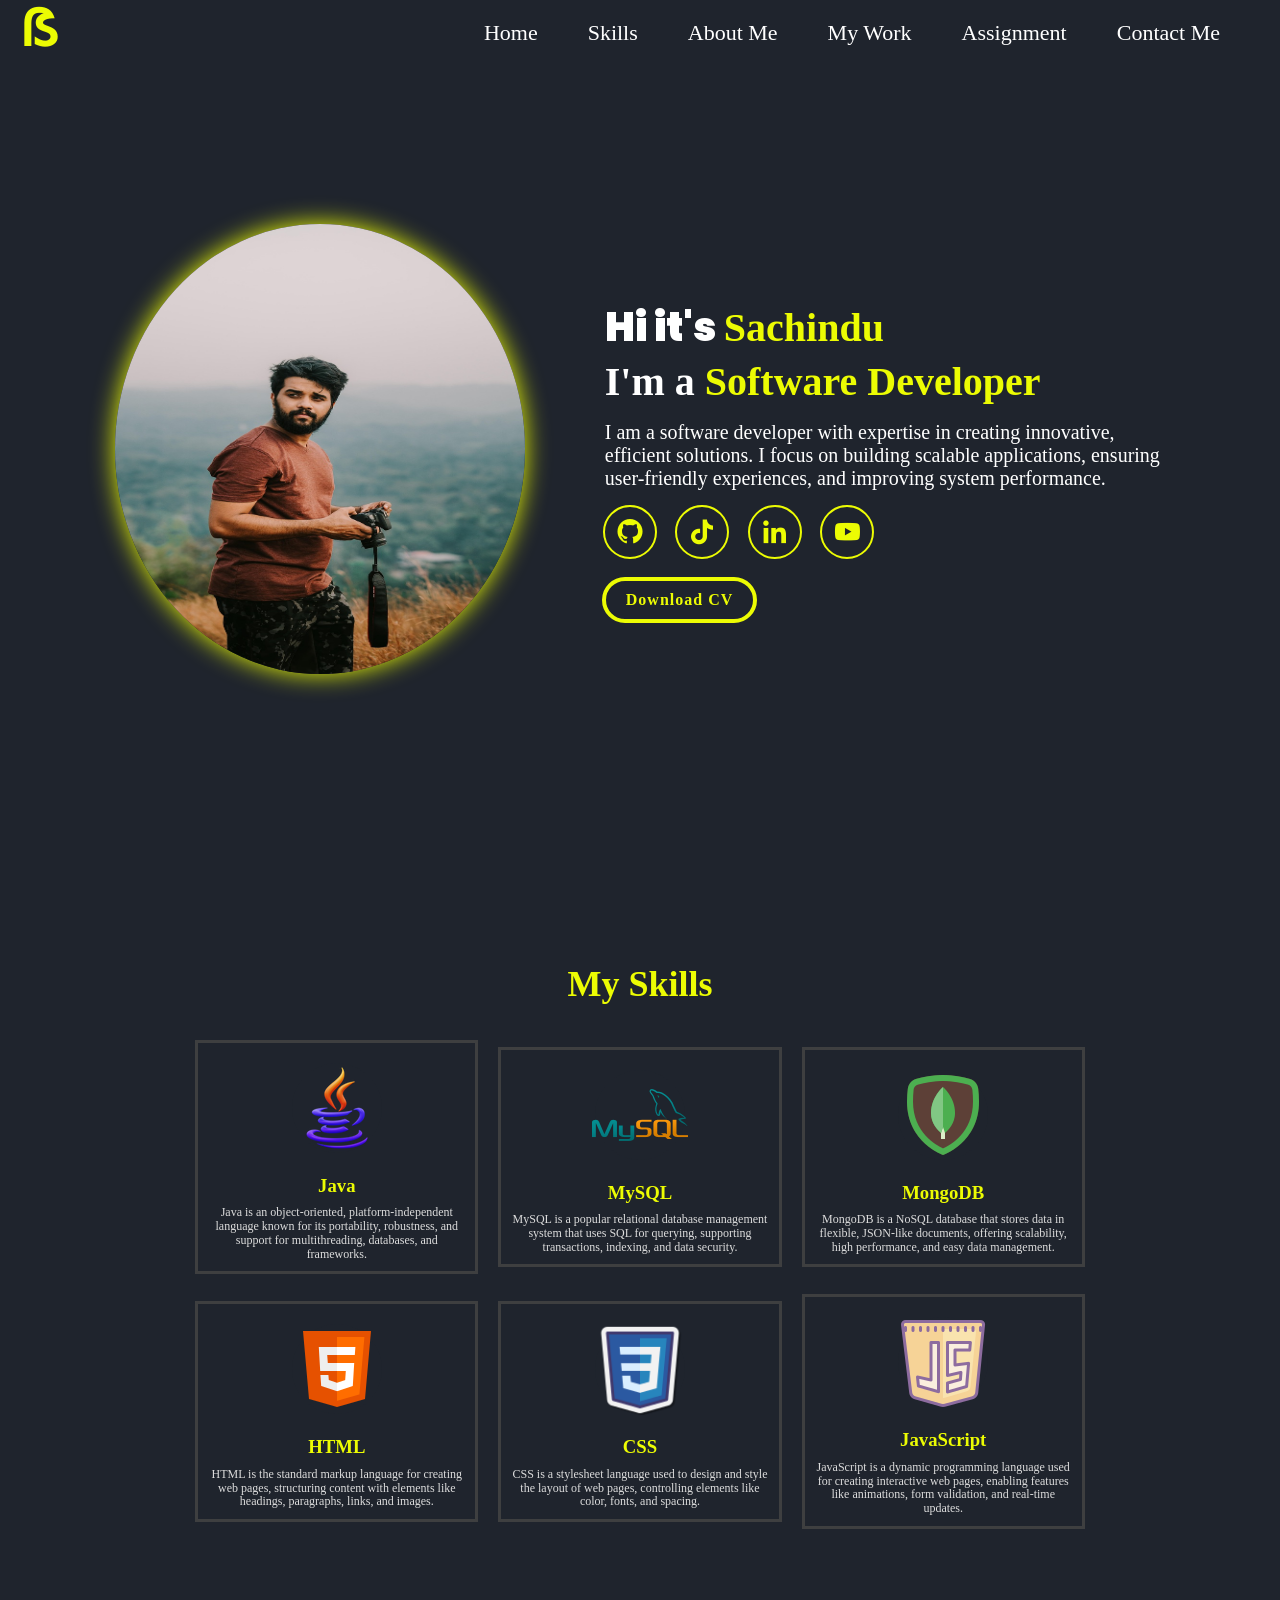
==== Index.html @ 22c3e541 "update skill css" ====
<!DOCTYPE html>
<html lang="en">
<head>
    <meta name="viewport" content="width=device-width, initial-scale=1.0">
    <meta charset="UTF-8">
    <title>Title</title>

    <link rel="preconnect" href="https://fonts.googleapis.com">
    <link href='https://unpkg.com/boxicons@2.1.4/css/boxicons.min.css' rel='stylesheet'>
    <link href="https://fonts.googleapis.com/css2?family=Poppins:ital,wght@0,100;0,200;0,300;0,400;0,500;0,600;0,700;0,800;0,900;1,100;1,200;1,300;1,400;1,500;1,600;1,700;1,800;1,900&family=Roboto:ital,wght@0,100..900;1,100..900&display=swap" rel="stylesheet">


    <link rel="stylesheet" href="Styles/Menu.css">
    <link rel="stylesheet" href="Styles/HeroSection.css">
    <link rel="stylesheet" href="Styles/SkillSection.css">
    <link rel="stylesheet" href="Styles/normalize.css">

</head>
<body>

<!--menu page start-->
<nav>
    <a href="" class="logo">ẞ</a>
    <div class="menu">
        <ul>
            <li><a href="#homee" class="active">Home</a></li>
            <li><a href="#skills">Skills</a></li>
            <li><a href="#aboutMe">About Me</a></li>
            <li><a href="#page5">My Work</a></li>
            <li><a href="">Assignment</a></li>
            <li><a href="#contact">Contact Me</a></li>
        </ul>
    </div>
    <img src="Asessts/Images/icons8-menu-50.png" class="menu-btn">

</nav>
<!--menu page end-->

<!--home page start-->
<section class="home" id="homee">
    <div class="homeImg">
        <img src="Asessts/Images/test1.png" alt="homeImage" height="450px">
    </div>
    <div class="home-content">
        <h1>Hi it's <span>Sachindu</span></h1>
        <h3>I'm a <span>Software Developer</span></h3>
        <p>I am a software developer with expertise in creating innovative, efficient solutions. I focus on building scalable applications, ensuring user-friendly experiences, and improving system performance.</p>
        <div class="social-icons">
            <a href="https://github.com/Sachinnn22"><i class='bx bxl-github'></i></a>
            <a href=""><i class='bx bxl-tiktok'></i></a>
            <a href=""><i class='bx bxl-linkedin'></i></a>
            <a href=""><i class='bx bxl-youtube'></i></a>
        </div>
        <a href="" class="cv">Download CV</a>
    </div>
</section>
<!--home page end-->

<!--skill page start-->
<section id="skills">
    <div class="inner">
        <div class="head">
            <h1>My Skills</h1>
        </div>
        <div class="contain">
            <div class="skill-box">
                <div class="skill-title">
                    <div class="img">
                        <img src="Asessts/Images/icons8-java-96.png" alt="SkillImage" height="96px">
                    </div>
                    <h3>Java</h3>
                </div>
                <p>Java is an object-oriented, platform-independent language known for its portability, robustness, and support for multithreading, databases, and frameworks.</p>
            </div>
            <div class="skill-box">
                <div class="skill-title">
                    <div class="img">
                        <img src="Asessts/Images/icons8-mysql-96.png" alt="SkillImage" height="96px">
                    </div>
                    <h3>MySQL</h3>
                </div>
                <p>MySQL is a popular relational database management system that uses SQL for querying, supporting transactions, indexing, and data security.</p>
            </div>
            <div class="skill-box">
                <div class="skill-title">
                    <div class="img">
                        <img src="Asessts/Images/icons8-mongodb-96.png" alt="SkillImage" height="96px">
                    </div>
                    <h3>MongoDB</h3>
                </div>
                <p>MongoDB is a NoSQL database that stores data in flexible, JSON-like documents, offering scalability, high performance, and easy data management.</p>
            </div>
            <div class="skill-box">
                <div class="skill-title">
                    <div class="img">
                        <img src="Asessts/Images/icons8-html-5-96.png" alt="SkillImage" height="96px">
                    </div>
                    <h3>HTML</h3>
                </div>
                <p>HTML is the standard markup language for creating web pages, structuring content with elements like headings, paragraphs, links, and images.</p>
            </div>
            <div class="skill-box">
                <div class="skill-title">
                    <div class="img">
                        <img src="Asessts/Images/icons8-css-100.png" alt="SkillImage" height="96px">
                    </div>
                    <h3>CSS</h3>
                </div>
                <p>CSS is a stylesheet language used to design and style the layout of web pages, controlling elements like color, fonts, and spacing.</p>
            </div>
            <div class="skill-box">
                <div class="skill-title">
                    <div class="img">
                        <img src="Asessts/Images/icons8-javascript-logo-96.png" alt="SkillImage" height="96px">
                    </div>
                    <h3>JavaScript</h3>
                </div>
                <p>JavaScript is a dynamic programming language used for creating interactive web pages, enabling features like animations, form validation, and real-time updates.</p>
            </div>
        </div>
    </div>
</section>
<!--skill page end-->

</body>
</html>
---- Styles/Menu.css ----
* {
    margin: 0;
    padding: 0;
    box-sizing: border-box;
    border: none;
    outline: none;
    font-family: 'Merriweather', serif;
}

html {
    font-size: 62.5%;
}

body {
    width: 100%;
    height: 100vh;
    overflow-x: hidden;
    background-color: #1f242d;
    color: white;
}

.header, nav {
    position: fixed;
    top: 0;
    left: 0;
    width: 100%;
    height: 60px;
    display: flex;
    align-items: center;
    background-color: #1f242d;
    z-index: 100;
    padding: 0 20px;
}

.logo {
    font-size: 5rem;
    color: #ecfc03;
    font-weight: 800;
    cursor: pointer;
    transition: 0.5s ease;
    text-decoration: none;
    margin: 0;
}

.logo:hover {
    transform: scale(1.1);
    color: #b74b4b;
}

nav ul {
    display: flex;
    position: fixed;
    list-style: none;
    right: 10px;
    top: 20px;
    margin: 0;
    padding: 0;
}

nav ul li {
    margin-right: 50px;
}

nav ul li a {
    font-size: 2.2rem;
    color: white;
    font-weight: 500;
    transition: 0.3s ease;
    border-bottom: 3px solid transparent;
    text-decoration: none;
}

nav ul li a:hover,
nav ul li a:active {
    color: #ecfc03;
    border-bottom: 3px solid #ecfc03;
}

.menu-btn {
    display: none;
    cursor: pointer;
}

@media (max-width: 320px) {
    .logo {
        display: none;
    }
    nav ul {
        display: none;
    }
    .menu-btn {
        display: block;
    }
}

@media (max-width: 375px) {
    .logo {
        display: none;
    }
    nav ul {
        display: none;
    }
    .menu-btn {
        display: block;
    }
}

@media (max-width: 425px) {
    .logo {
        display: none;
    }
    nav ul {
        display: none;
    }
    .menu-btn {
        display: block;
    }
}

@media (max-width: 768px) {
    .logo {
        display: none;
    }
    nav ul {
        display: none;
    }
    .menu-btn {
        display: block;
    }
}
---- Styles/HeroSection.css ----
section{
    min-height: 100vh;
    padding: 5rem 9% 5rem;
}

.home{
    display: flex;
    flex-direction: row;
    justify-content: center;
    align-items: center;
    gap: 8rem;
    background-color: #1f242d;
}
span{
    color: #ecfc03;
}

.home-content h1{
    font-family: "Poppins";
    font-size: 4rem;
    margin-bottom: 8px;
    font-weight: 900;
}

.home-content h3{
    font-size: 4rem;
    font-weight: 700;
}

.home-content p {
    font-family:"Merriweather", serif;
    font-size: 2rem;
    margin-top: 16px;

}

.homeImg{
    border-radius: 50%;
}

.homeImg img{
    position: relative;
    width:32vw ;
    border-radius: 50%;
    box-shadow: 0 0 25px #ecfc03 ;
    cursor: pointer;
    transition: 0.2s linear;
}

.homeImg img:hover{
    font-size: 1.8rem;
    font-weight: 500;
}

.social-icons a{
    text-decoration: none;
    display: inline-flex;
    font-size: 30px;
    position: relative;
    top: 15px;
    left: -10px;
    right: 28px;
    padding: 10px;
    border: 2px solid #ecfc03 ;
    border-radius: 50%;
    color: #ecfc03;
    margin: 0 8px;
    transition: .5s;
}

.social-icons a:hover{
    background-color: #ecfc03;
    transition-duration: 1000ms;
    color:  #1f242d;
    box-shadow: 0 0 10px #ecfc03;
}

.cv{
    margin-top: 33px;
    display: inline-block;
    padding: 1rem 2rem;
    background-color: #1f242d;
    border-radius: 9rem;
    margin-left:-3px ;
    font-size: 1.6rem;
    color: #ecfc03;
    letter-spacing: 0.1rem;
    font-weight: 600;
    border: 4px solid #ecfc03;
    transition: 0.3s ease;
    font-family: "Book Antiqua";
    cursor: pointer;
    text-decoration: #ecfc03;

}

.cv:hover{
    transform: scale(1.03);
    background-color: #ecfc03;
    color: #1f242d;
    box-shadow: 0 0 25px #ecfc03;
}

/*@media screen and (max-width: 320px) {*/
/*    section {*/
/*        margin-left: 25px;*/
/*        padding: 3rem 5%;*/
/*    }*/

/*    .home {*/
/*        flex-direction: column;*/
/*        gap: 2rem;*/
/*    }*/

/*    .home-content h1 {*/
/*        margin-left: 40px;*/
/*        font-size: 2.6rem;*/
/*        margin-bottom: 4px;*/
/*    }*/

/*    .home-content h3 {*/
/*        margin-left: 10px;*/
/*        font-size: 2.3rem;*/
/*    }*/

/*    .home-content p {*/
/*        text-align: center;*/
/*        font-size: 1.4rem;*/
/*        margin-top: 12px;*/
/*    }*/

/*    .homeImg img {*/
/*        margin-top: 40px;*/
/*        width: 65vw;*/
/*        box-shadow: 0 0 15px #ecfc03;*/
/*    }*/

/*    .social-icons a {*/
/*        font-size: 24px;*/
/*        top: 15px;*/
/*        left: 0;*/
/*        right: 0;*/
/*        padding: 8px;*/
/*    }*/

/*    .cv {*/
/*        margin-left: 50px;*/
/*        font-size: 1.4rem;*/
/*        padding: 0.8rem 1.8rem;*/
/*    }*/
/*}*/
@media screen and (max-width: 320px) {
    .home {
        flex-direction: column;
        gap: 4rem;
        text-align: center;
    }

    .home-content h1 {
        font-size: 2.5rem;
    }

    .home-content h3 {
        font-size: 2rem;
    }

    .home-content p {
        font-size: 1.2rem;
    }

    .homeImg img {
        width: 10vw;
    }

    .social-icons a {
        font-size: 20px;
        padding: 8px;
    }

    .cv {
        font-size: 1.2rem;
        padding: 0.8rem 1.5rem;
    }
}

/* Mobile - 375px */
@media screen and (max-width: 375px) {
    .home-content h1 {
        font-size: 2.8rem;
    }

    .home-content h3 {
        font-size: 2.5rem;
    }

    .home-content p {
        font-size: 1.4rem;
    }

    .homeImg img {
        width: 65vw;
    }

    .social-icons a {
        font-size: 22px;
    }
}

@media screen and (max-width: 425px) {
    .home-content h1 {
        font-size: 3rem;
    }

    .home-content h3 {
        font-size: 2.8rem;
    }

    .home-content p {
        font-size: 1.5rem;
    }

    .homeImg img {
        width: 60vw;
    }
}

@media screen and (max-width: 768px) {
    .home {
        margin-top: 20px;
        flex-direction: column;
        gap: 5rem;
        text-align: center;
    }

    .home-content h1 {
        font-size: 3.5rem;
    }

    .home-content h3 {
        font-size: 3rem;
    }

    .home-content p {
        font-size: 1.8rem;
    }

    .homeImg img {
        width: 50vw;
    }
}
---- Styles/SkillSection.css ----
.inner{
    padding-top: 20px;
}

.head{
    margin-top: -30px;
    text-align: center;
    color: #ecfc03;
    position: relative;
    font-size: 18px;
}

.head:after{
    position: absolute;
    bottom: 0;
    left: 50%;
    transform: translateX(-50%);
    height: 4px;
    width: 100px;
    background-color: #2ecc71;
}

.skill-box{
    padding: 1rem;
    color: #ddd;
    cursor: pointer;
    border: 3px solid #3e3f40;
}

.skill-box:hover{
    transform: scale(1.1);
    transition: 1500ms;
}

.skill-title{
    margin-top: 50px;
    display: flex;
    flex-direction: column;
    align-items: center;
    padding: 0.5rem;
    margin-bottom: 0.5rem;
    position: relative;
    font-size: 16px;
}

.skill-title:after {
    content: "";
    position: absolute;
    bottom: 0;
    left: 50%;
    height: 4px;
    width: 0;
    border-radius: 0 2px 2px 0;
    transform: translateX(-50%);
    background-color: #2ecc71;
    transition: width 0.3s ease-in-out;
}


.contain{
    display: grid;
    grid-template-columns: repeat(3,1fr);
    justify-content: center;
    align-items: center;
    text-align: center;
    grid-gap: 2rem;
    padding: 1rem 80px;
    font-size: 1.2rem;
}

.img {
    width: 90px;
    height: 90px;
    position: relative;
    border-radius: 45px;
    background-color: #1f242d;
    display: flex;
    justify-content: center;
    align-items: center;
    transition: transform 0.3s ease-in-out;
}

.skill-title h3{
    color: #ecfc03;
    margin-top: 22px;
}

.skill-title{
    color: #fff;
    margin: 0.5rem;
}


.skill-ions{
    width: 50px;
    z-index: 2;
}
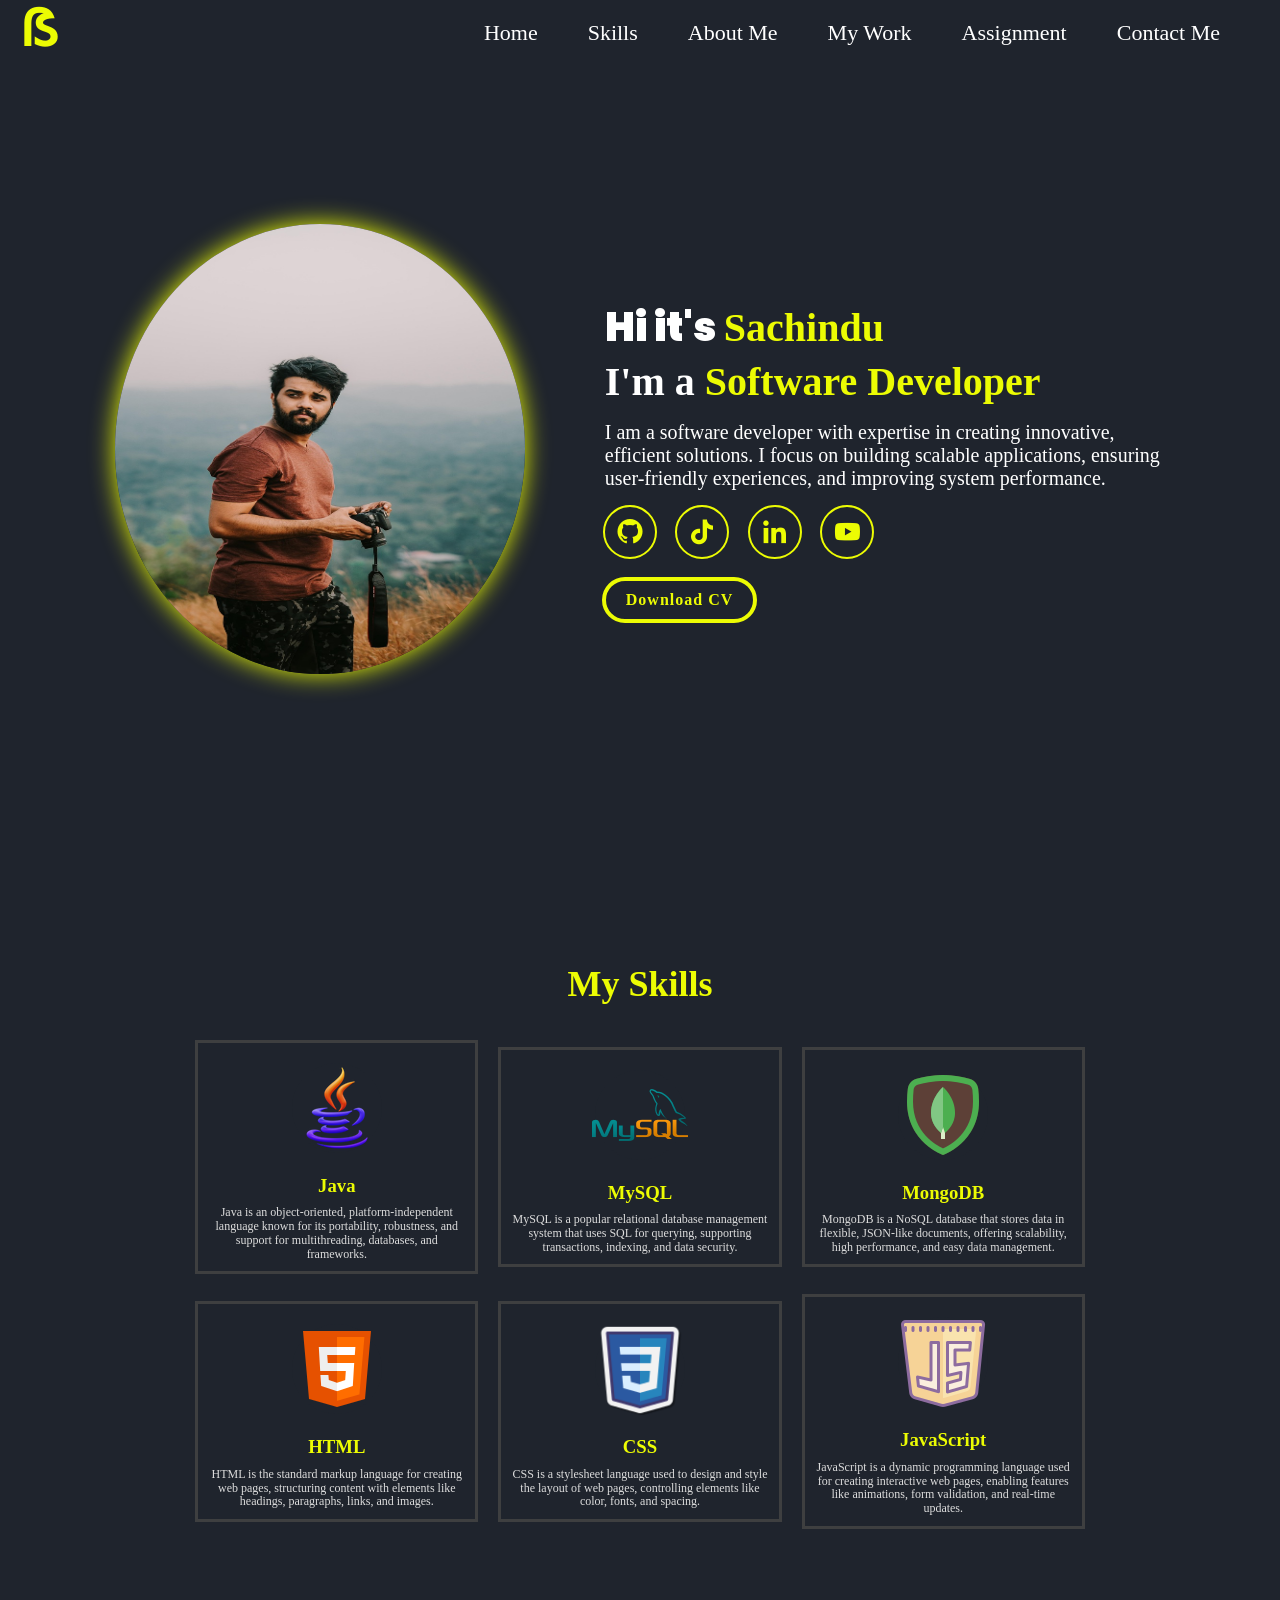
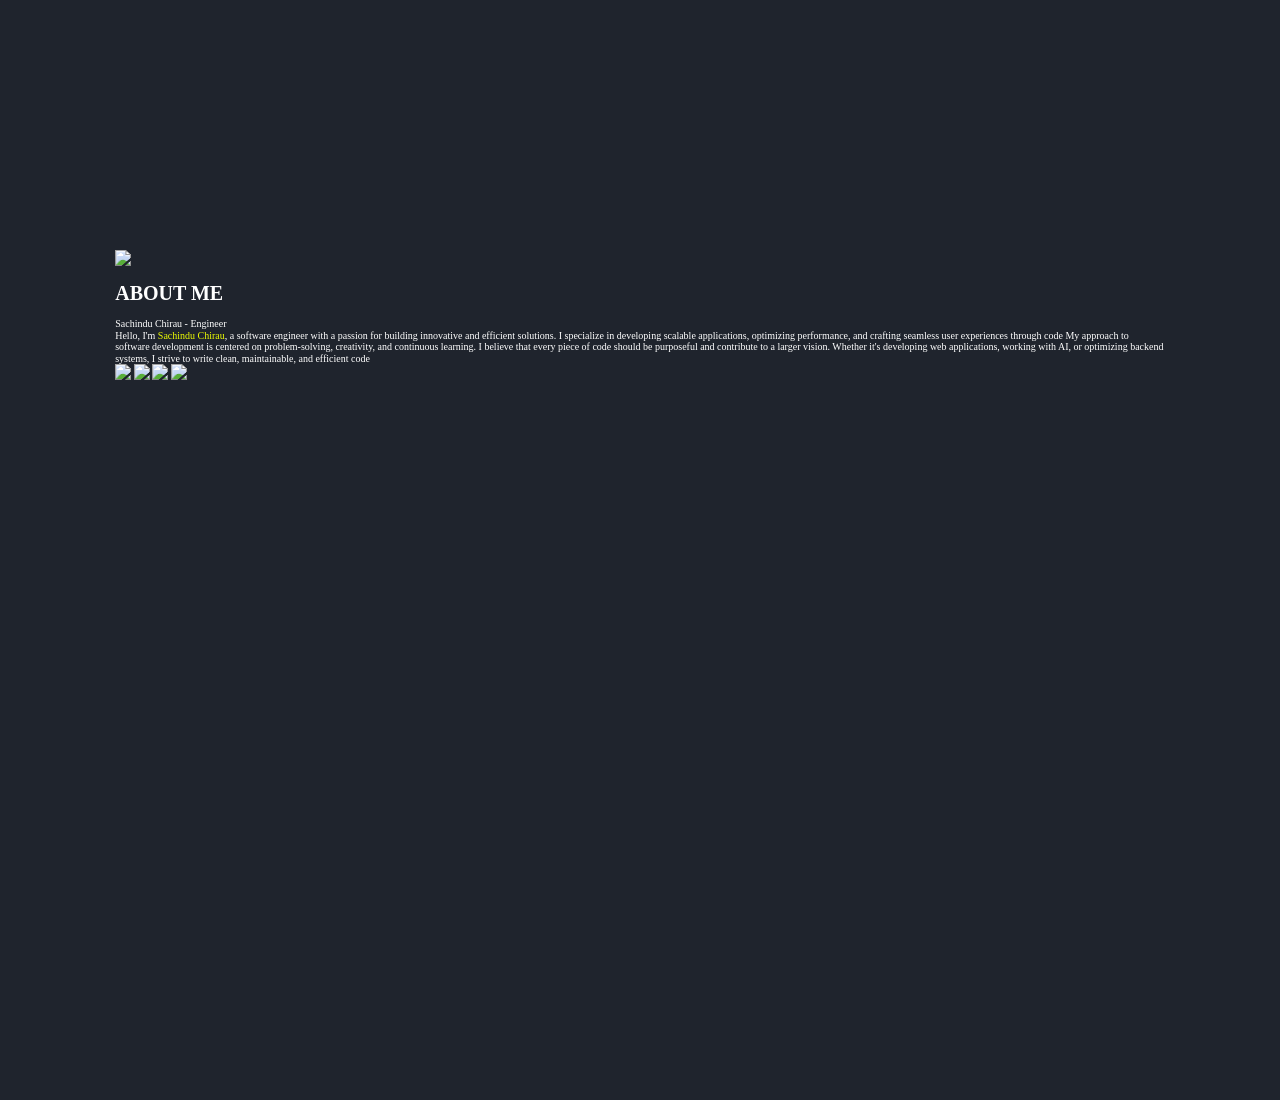
==== commit bd7dd70a: "update about html" ====
--- a/Index.html
+++ b/Index.html
@@ -122,5 +122,30 @@
 </section>
 <!--skill page end-->
 
+<!--about page start-->
+<section class="pag" id="aboutMe" >
+    <figure class="aboutPage">
+        <div class="about_page_image"><img src="images/img.png"width="300px"></div>
+        <div class="headerss">
+            <div class="ab">
+                <h1 >ABOUT ME</h1>
+                <p>Sachindu Chirau - Engineer</p>
+            </div>
+            <div class="saaa">
+                <p>Hello, I'm <span>Sachindu Chirau</span>, a software engineer with a passion for building innovative and efficient solutions. I specialize in developing scalable applications, optimizing performance, and crafting seamless user experiences through code My approach to software development is centered on problem-solving, creativity, and continuous learning. I believe that every piece of code should be purposeful and contribute to a larger vision. Whether it's developing web applications, working with AI, or optimizing backend systems, I strive to write clean, maintainable, and efficient code</p>
+            </div>
+
+            <div class="aboutImg">
+                <a><img src="images/icons8-fb-100.png" width="35px"></a>
+                <a><img src="images/icons8-instagram-100.png" width="35px"></a>
+                <a><img src="images/icons8-whatsapp-48.png" width="35px"></a>
+                <a><img src="images/icons8-twitter-squared-48.png" width="35px"></a>
+            </div>
+
+        </div>
+    </figure>
+</section>
+<!--about page end-->
+
 </body>
 </html>
--- a/Styles/HeroSection.css
+++ b/Styles/HeroSection.css
@@ -101,54 +101,6 @@
     box-shadow: 0 0 25px #ecfc03;
 }
 
-/*@media screen and (max-width: 320px) {*/
-/*    section {*/
-/*        margin-left: 25px;*/
-/*        padding: 3rem 5%;*/
-/*    }*/
-
-/*    .home {*/
-/*        flex-direction: column;*/
-/*        gap: 2rem;*/
-/*    }*/
-
-/*    .home-content h1 {*/
-/*        margin-left: 40px;*/
-/*        font-size: 2.6rem;*/
-/*        margin-bottom: 4px;*/
-/*    }*/
-
-/*    .home-content h3 {*/
-/*        margin-left: 10px;*/
-/*        font-size: 2.3rem;*/
-/*    }*/
-
-/*    .home-content p {*/
-/*        text-align: center;*/
-/*        font-size: 1.4rem;*/
-/*        margin-top: 12px;*/
-/*    }*/
-
-/*    .homeImg img {*/
-/*        margin-top: 40px;*/
-/*        width: 65vw;*/
-/*        box-shadow: 0 0 15px #ecfc03;*/
-/*    }*/
-
-/*    .social-icons a {*/
-/*        font-size: 24px;*/
-/*        top: 15px;*/
-/*        left: 0;*/
-/*        right: 0;*/
-/*        padding: 8px;*/
-/*    }*/
-
-/*    .cv {*/
-/*        margin-left: 50px;*/
-/*        font-size: 1.4rem;*/
-/*        padding: 0.8rem 1.8rem;*/
-/*    }*/
-/*}*/
 @media screen and (max-width: 320px) {
     .home {
         flex-direction: column;
--- a/Styles/SkillSection.css
+++ b/Styles/SkillSection.css
@@ -95,4 +95,3 @@
     width: 50px;
     z-index: 2;
 }
-
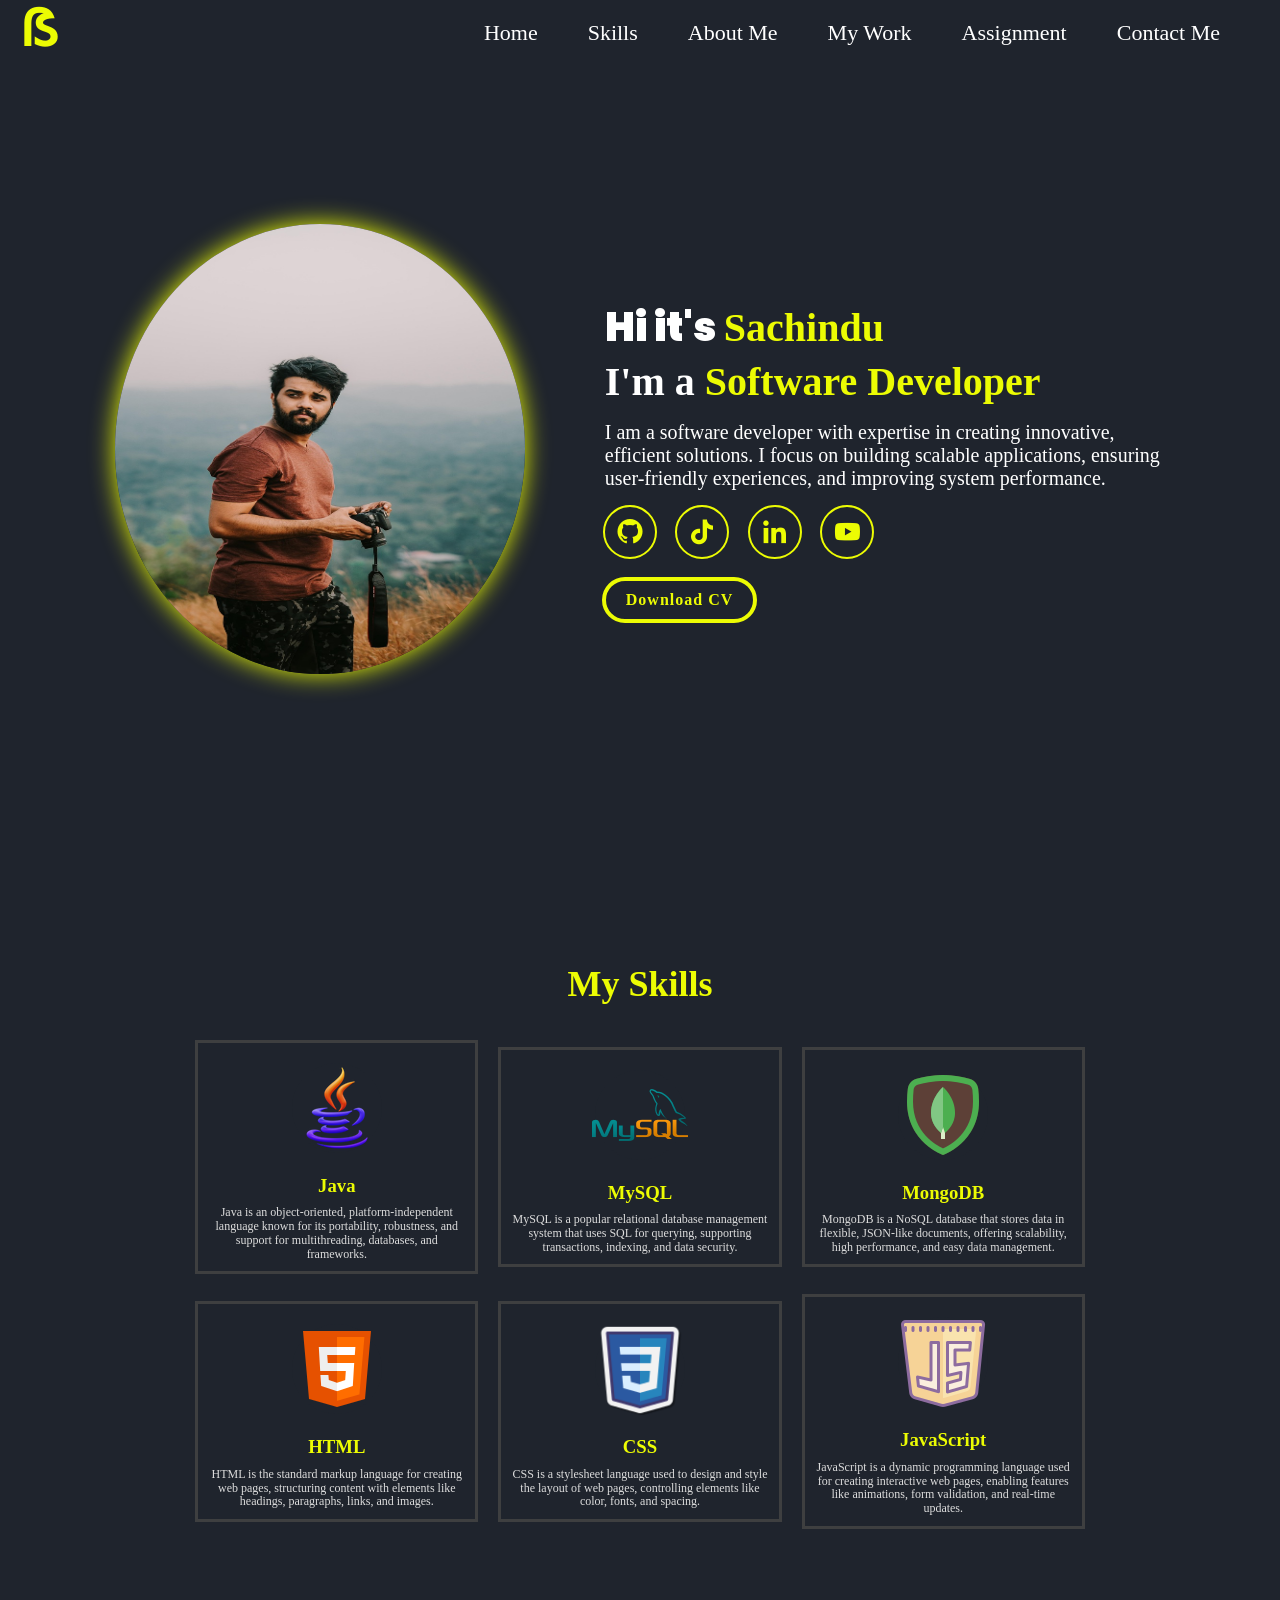
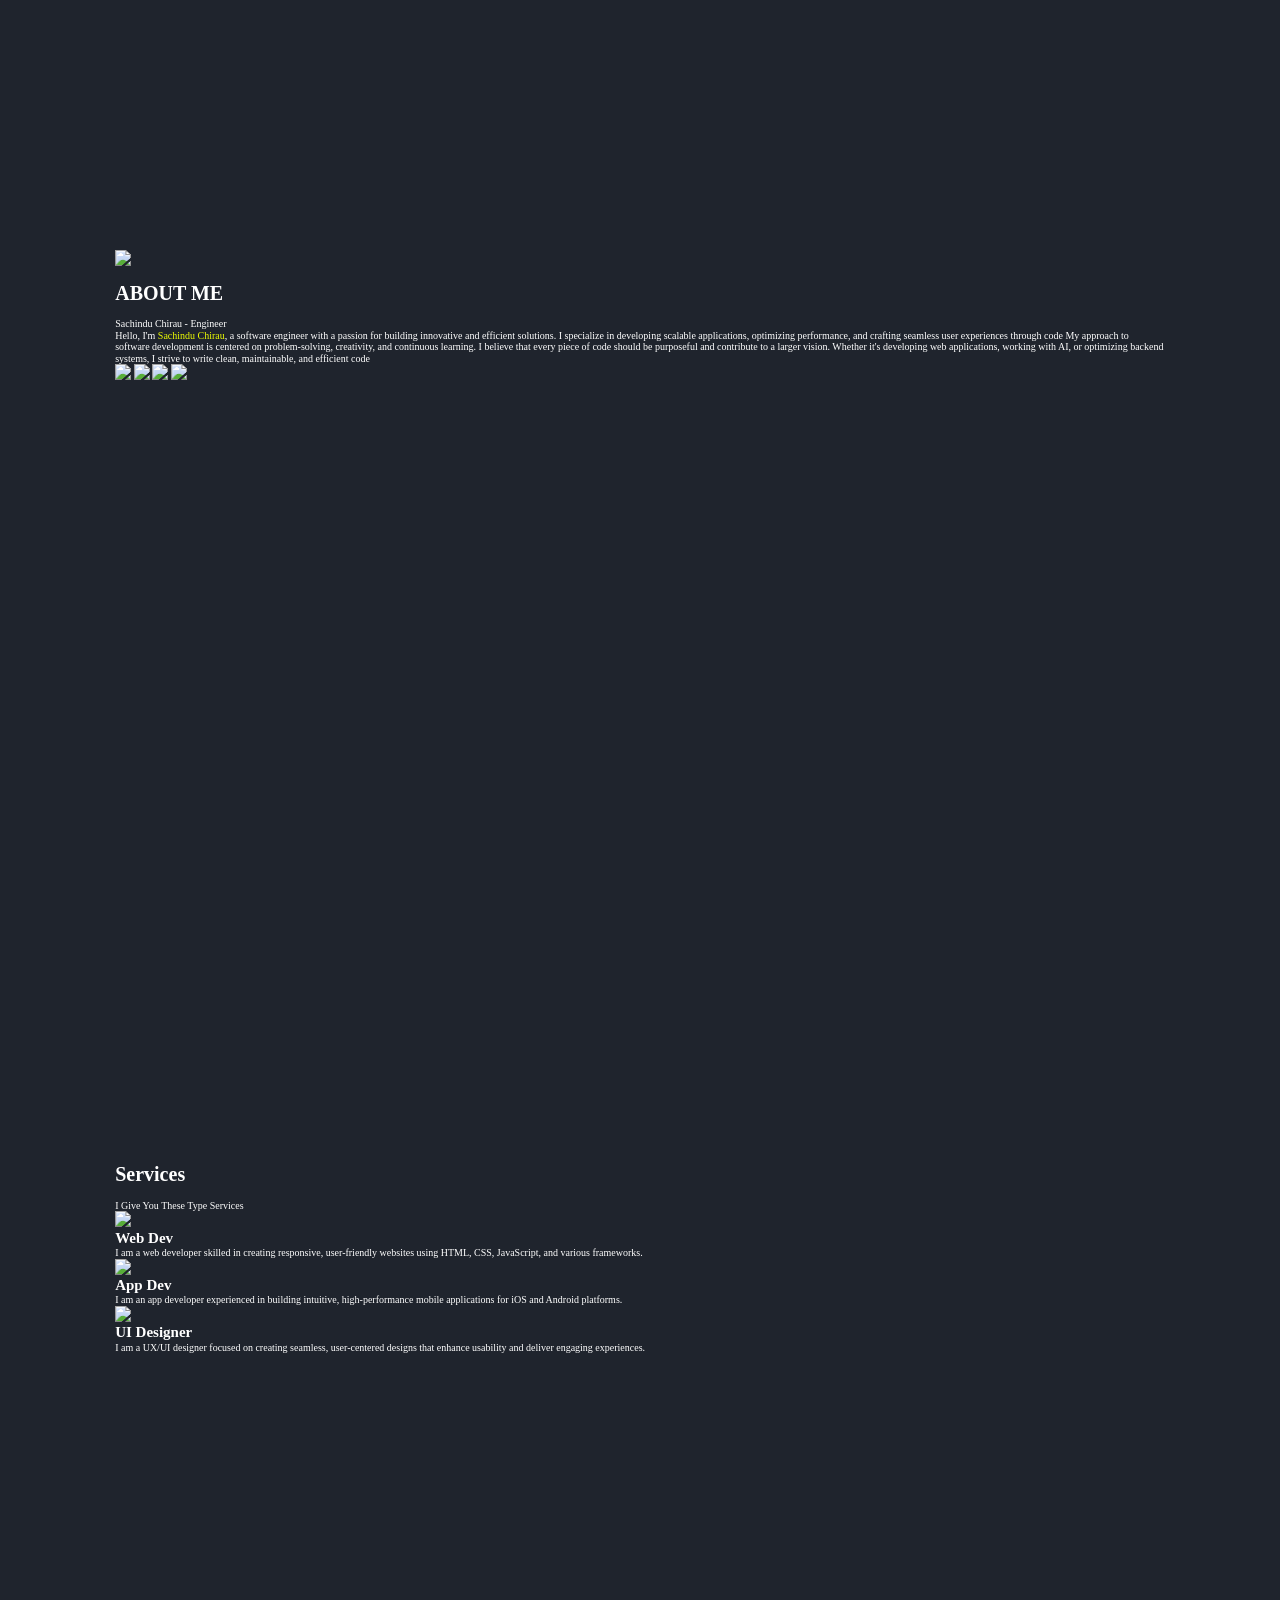
==== commit ac2201fa: "update fetures  html" ====
--- a/Index.html
+++ b/Index.html
@@ -147,5 +147,27 @@
 </section>
 <!--about page end-->
 
+<section class="page4" id="page4">
+    <h1>Services</h1>
+    <p>I Give You These Type Services</p>
+    <div class="row">
+        <div>
+            <img src="images/icons8-designer-48.png">
+            <h2>Web Dev</h2>
+            <p>I am a web developer skilled in creating responsive, user-friendly websites using HTML, CSS, JavaScript, and various frameworks.</p>
+        </div>
+        <div>
+            <img src="images/icons8-app-design-66.png">
+            <h2>App Dev</h2>
+            <p>I am an app developer experienced in building intuitive, high-performance mobile applications for iOS and Android platforms.</p>
+        </div>
+        <div>
+            <img src="images/icons8-graphic-design-64.png">
+            <h2>UI Designer</h2>
+            <p>I am a UX/UI designer focused on creating seamless, user-centered designs that enhance usability and deliver engaging experiences.</p>
+        </div>
+    </div>
+</section>
+
 </body>
 </html>
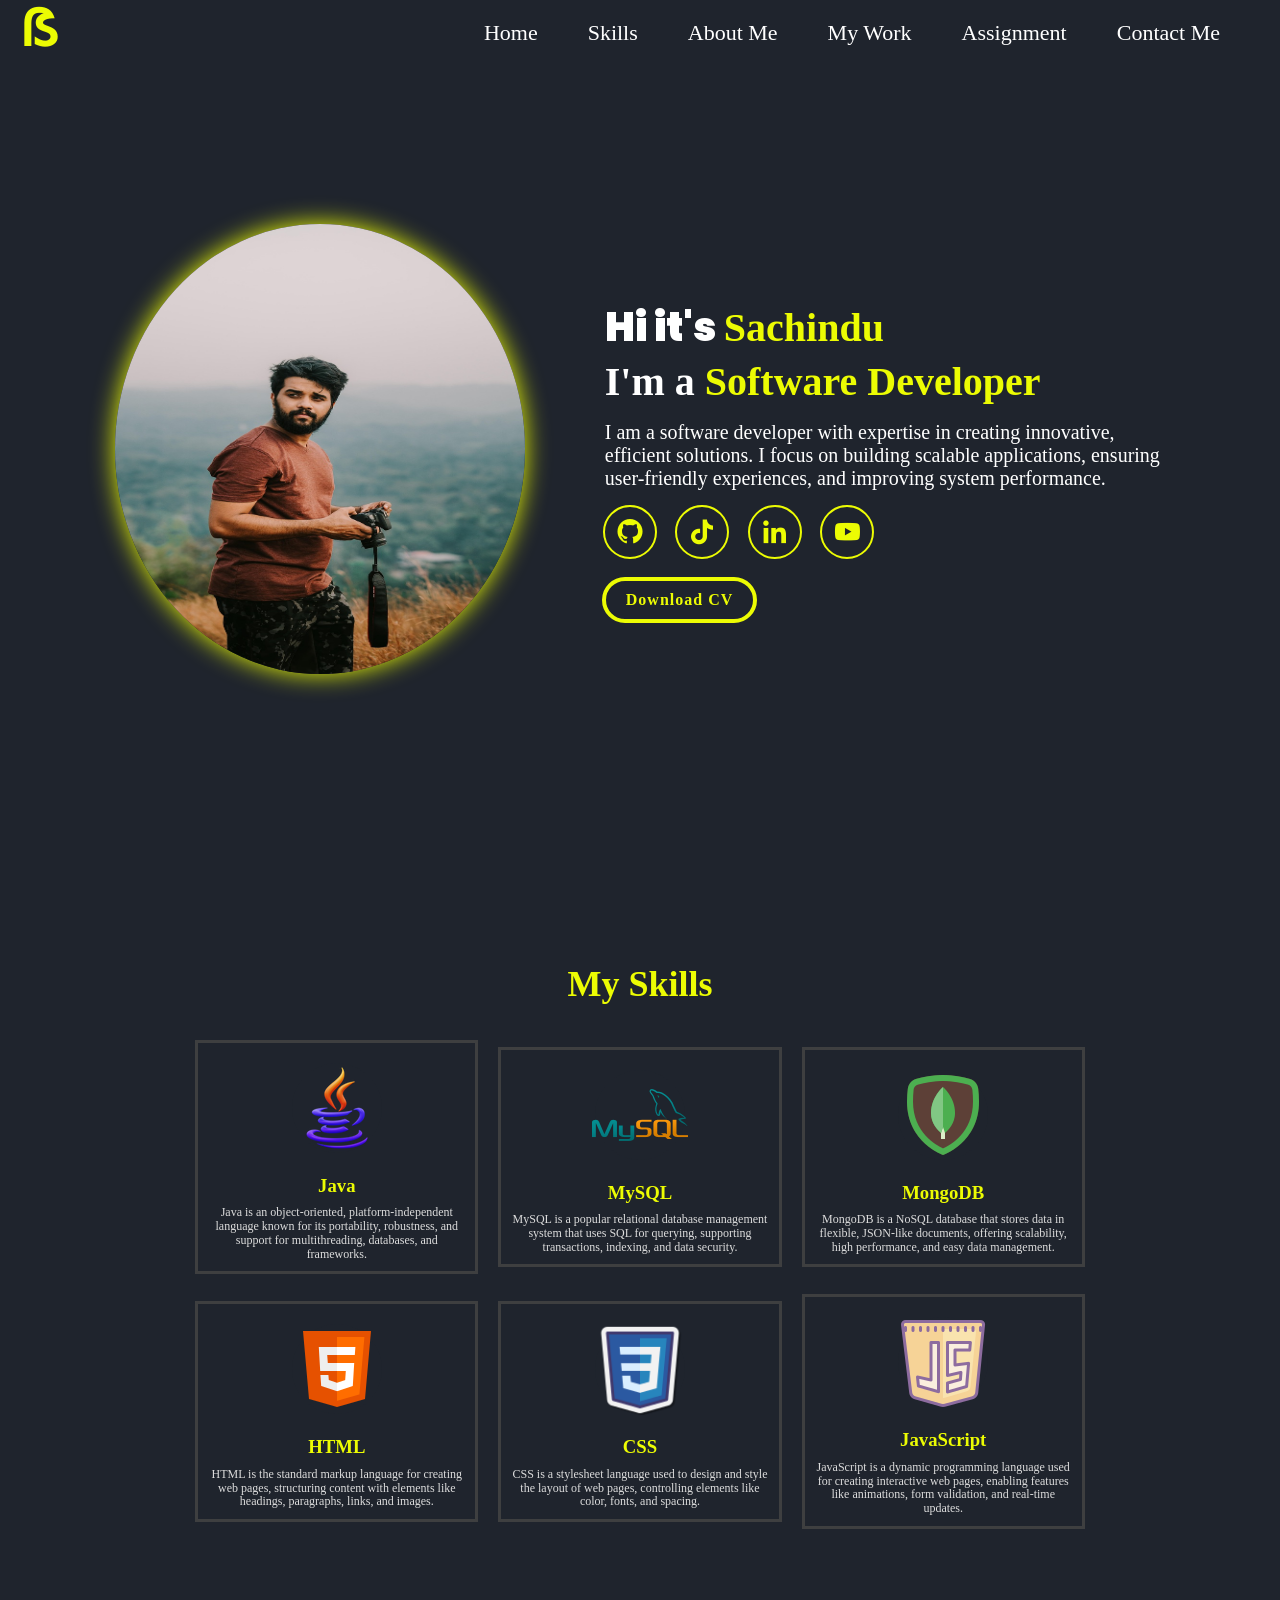
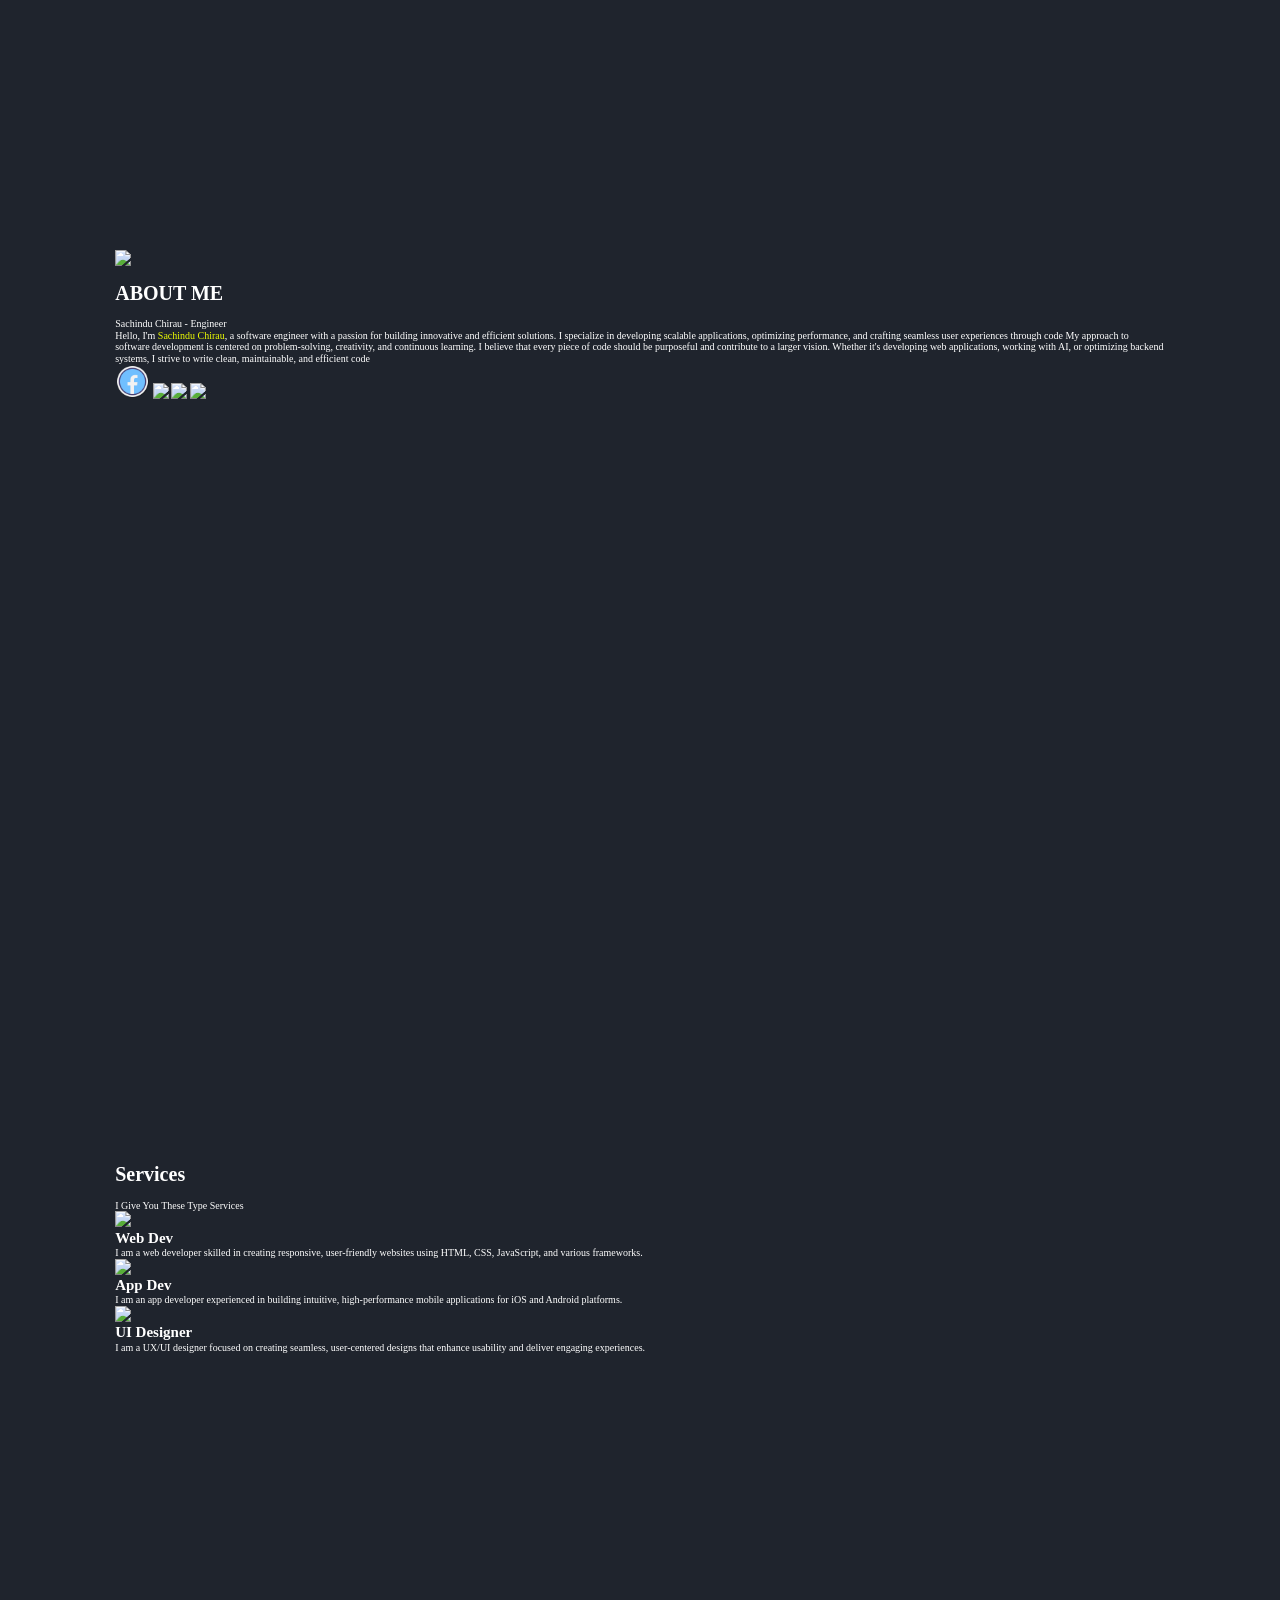
==== commit fbbb037f: "update about html" ====
--- a/Index.html
+++ b/Index.html
@@ -136,10 +136,10 @@
             </div>
 
             <div class="aboutImg">
-                <a><img src="images/icons8-fb-100.png" width="35px"></a>
-                <a><img src="images/icons8-instagram-100.png" width="35px"></a>
-                <a><img src="images/icons8-whatsapp-48.png" width="35px"></a>
-                <a><img src="images/icons8-twitter-squared-48.png" width="35px"></a>
+                <a><img src="Asessts/Images/icons8-fb-100.png" width="35px"></a>
+                <a><img src="Asessts/images/icons8-instagram-100.png" width="35px"></a>
+                <a><img src="Asessts/images/icons8-whatsapp-48.png" width="35px"></a>
+                <a><img src="Asessts/images/icons8-twitter-squared-48.png" width="35px"></a>
             </div>
 
         </div>
@@ -147,6 +147,7 @@
 </section>
 <!--about page end-->
 
+<!--fetures page strat-->
 <section class="page4" id="page4">
     <h1>Services</h1>
     <p>I Give You These Type Services</p>
@@ -168,6 +169,7 @@
         </div>
     </div>
 </section>
+<!--fetures page end-->
 
 </body>
 </html>
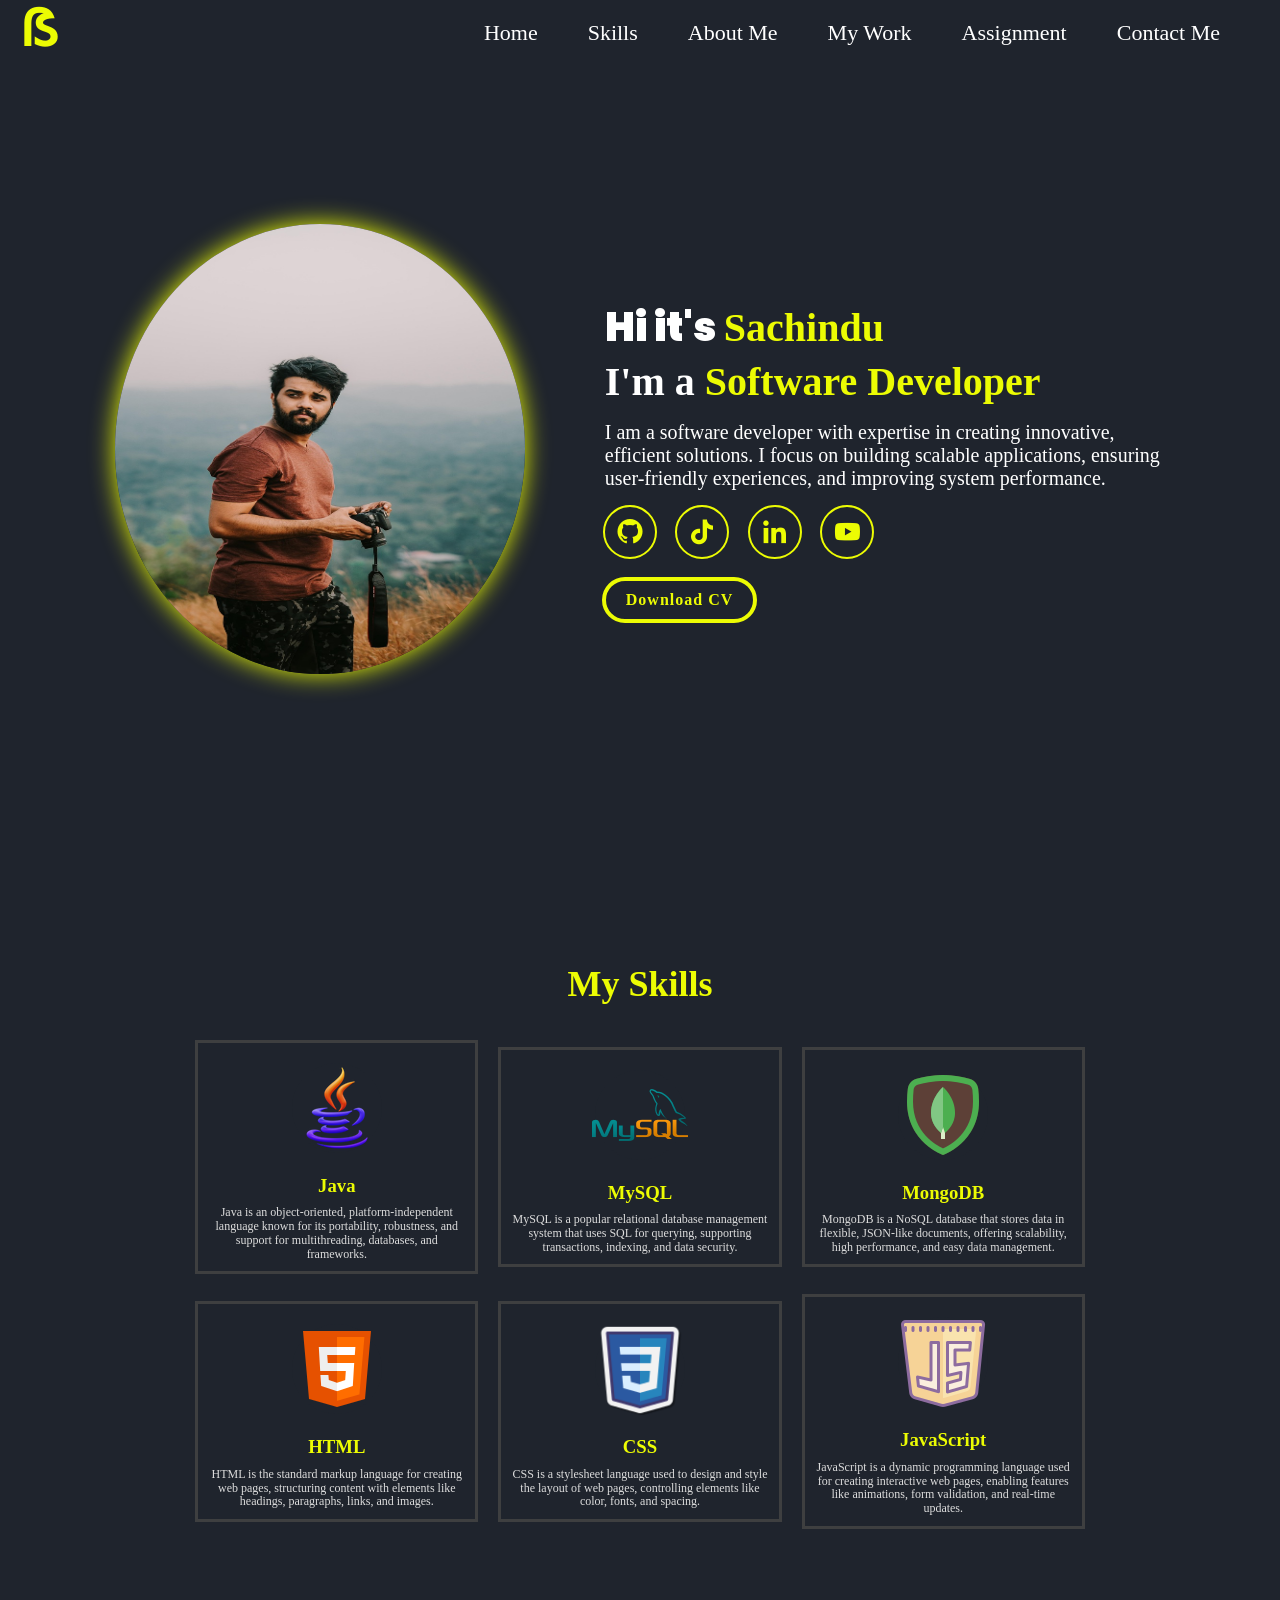
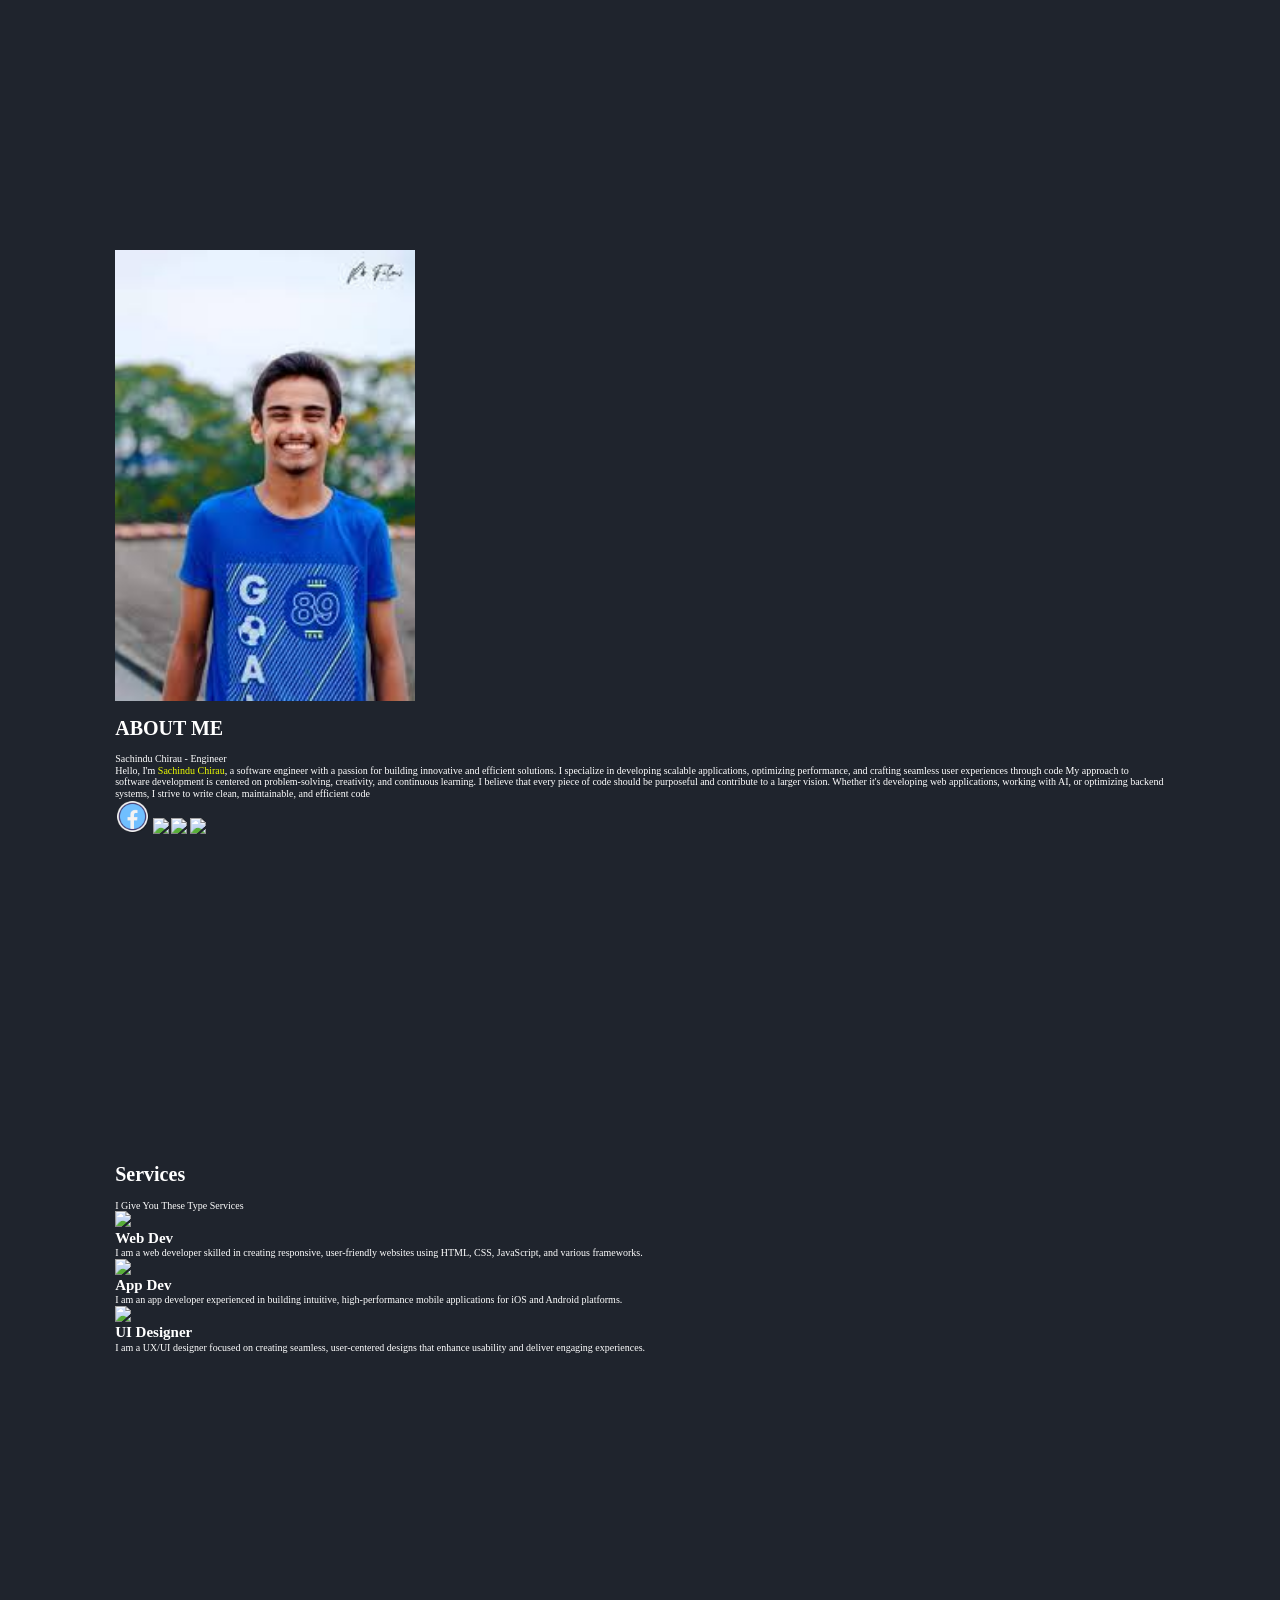
==== commit 54cae583: "update about html" ====
--- a/Index.html
+++ b/Index.html
@@ -125,7 +125,7 @@
 <!--about page start-->
 <section class="pag" id="aboutMe" >
     <figure class="aboutPage">
-        <div class="about_page_image"><img src="images/img.png"width="300px"></div>
+        <div class="about_page_image"><img src="Asessts/Images/img_1.png"width="300px"></div>
         <div class="headerss">
             <div class="ab">
                 <h1 >ABOUT ME</h1>
@@ -153,17 +153,17 @@
     <p>I Give You These Type Services</p>
     <div class="row">
         <div>
-            <img src="images/icons8-designer-48.png">
+            <img src="Asessts/images/icons8-designer-48.png">
             <h2>Web Dev</h2>
             <p>I am a web developer skilled in creating responsive, user-friendly websites using HTML, CSS, JavaScript, and various frameworks.</p>
         </div>
         <div>
-            <img src="images/icons8-app-design-66.png">
+            <img src="Asessts/images/icons8-app-design-66.png">
             <h2>App Dev</h2>
             <p>I am an app developer experienced in building intuitive, high-performance mobile applications for iOS and Android platforms.</p>
         </div>
         <div>
-            <img src="images/icons8-graphic-design-64.png">
+            <img src="Asessts/images/icons8-graphic-design-64.png">
             <h2>UI Designer</h2>
             <p>I am a UX/UI designer focused on creating seamless, user-centered designs that enhance usability and deliver engaging experiences.</p>
         </div>
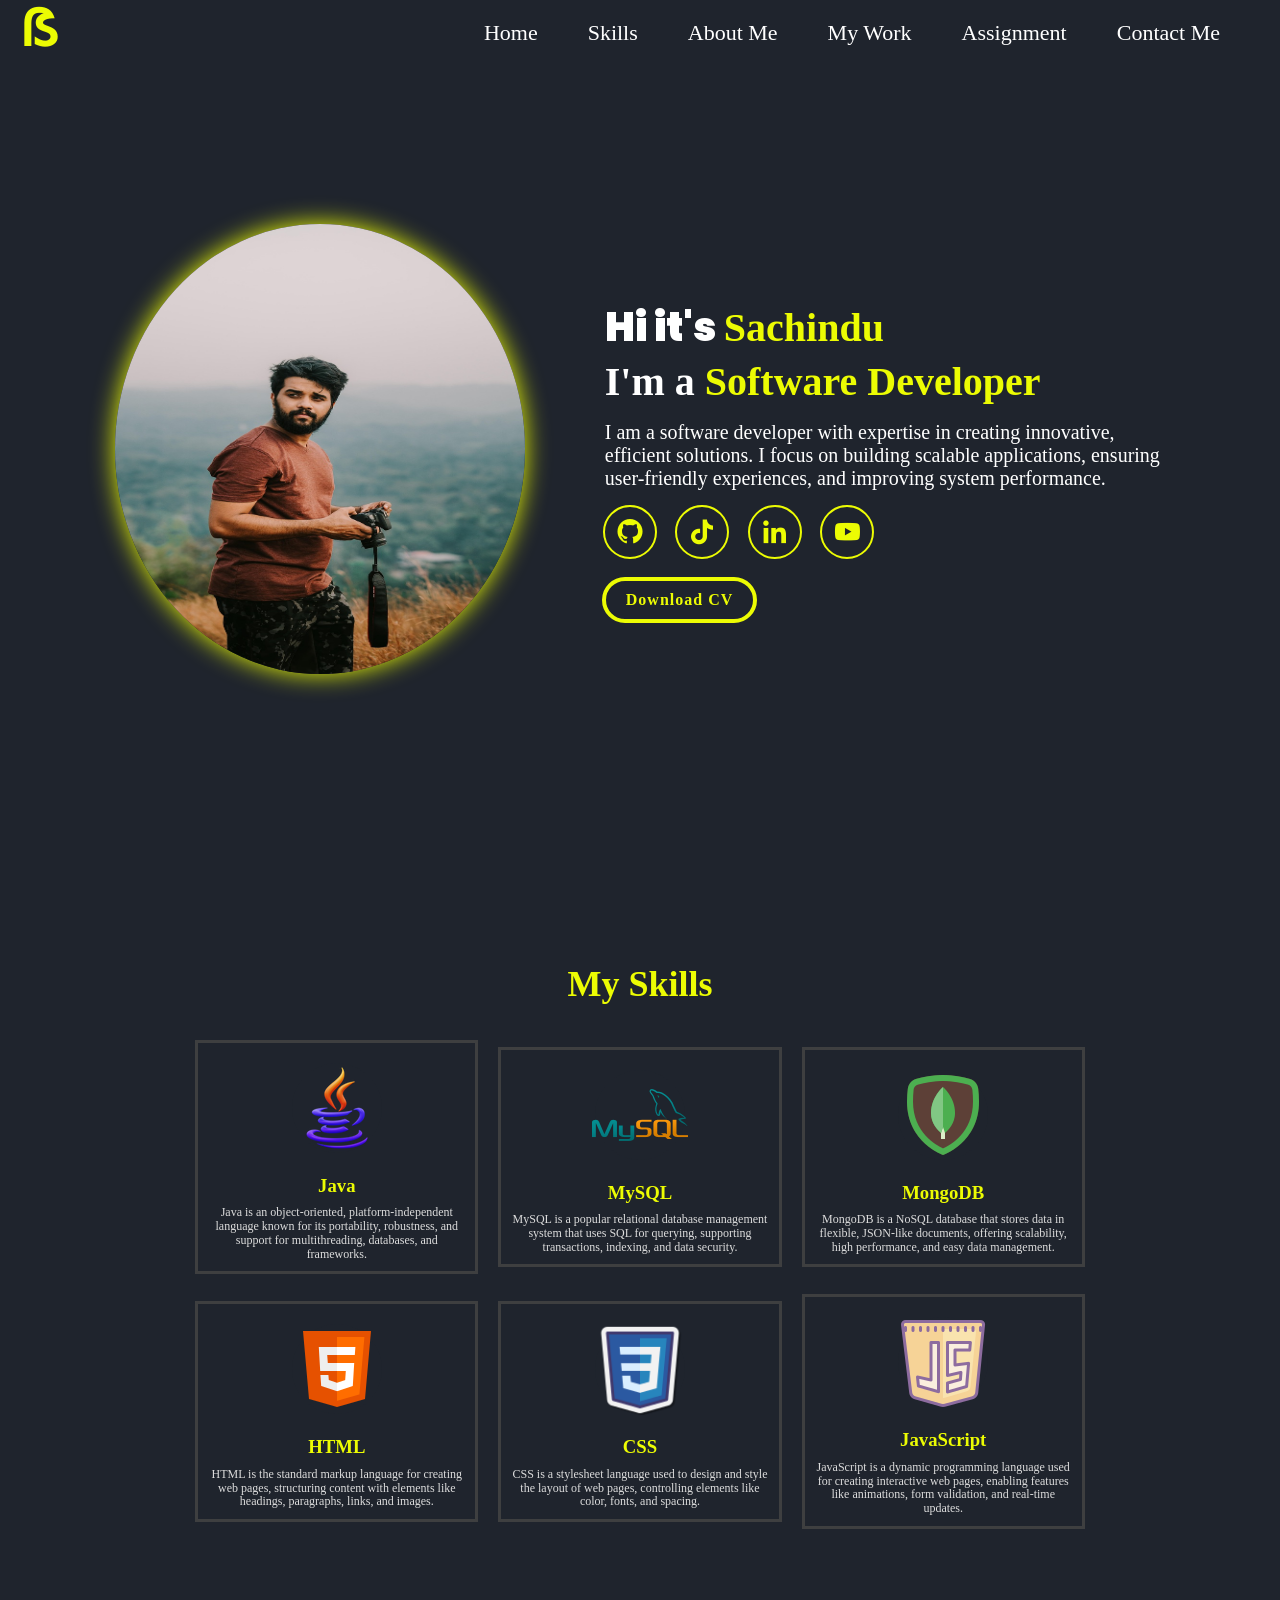
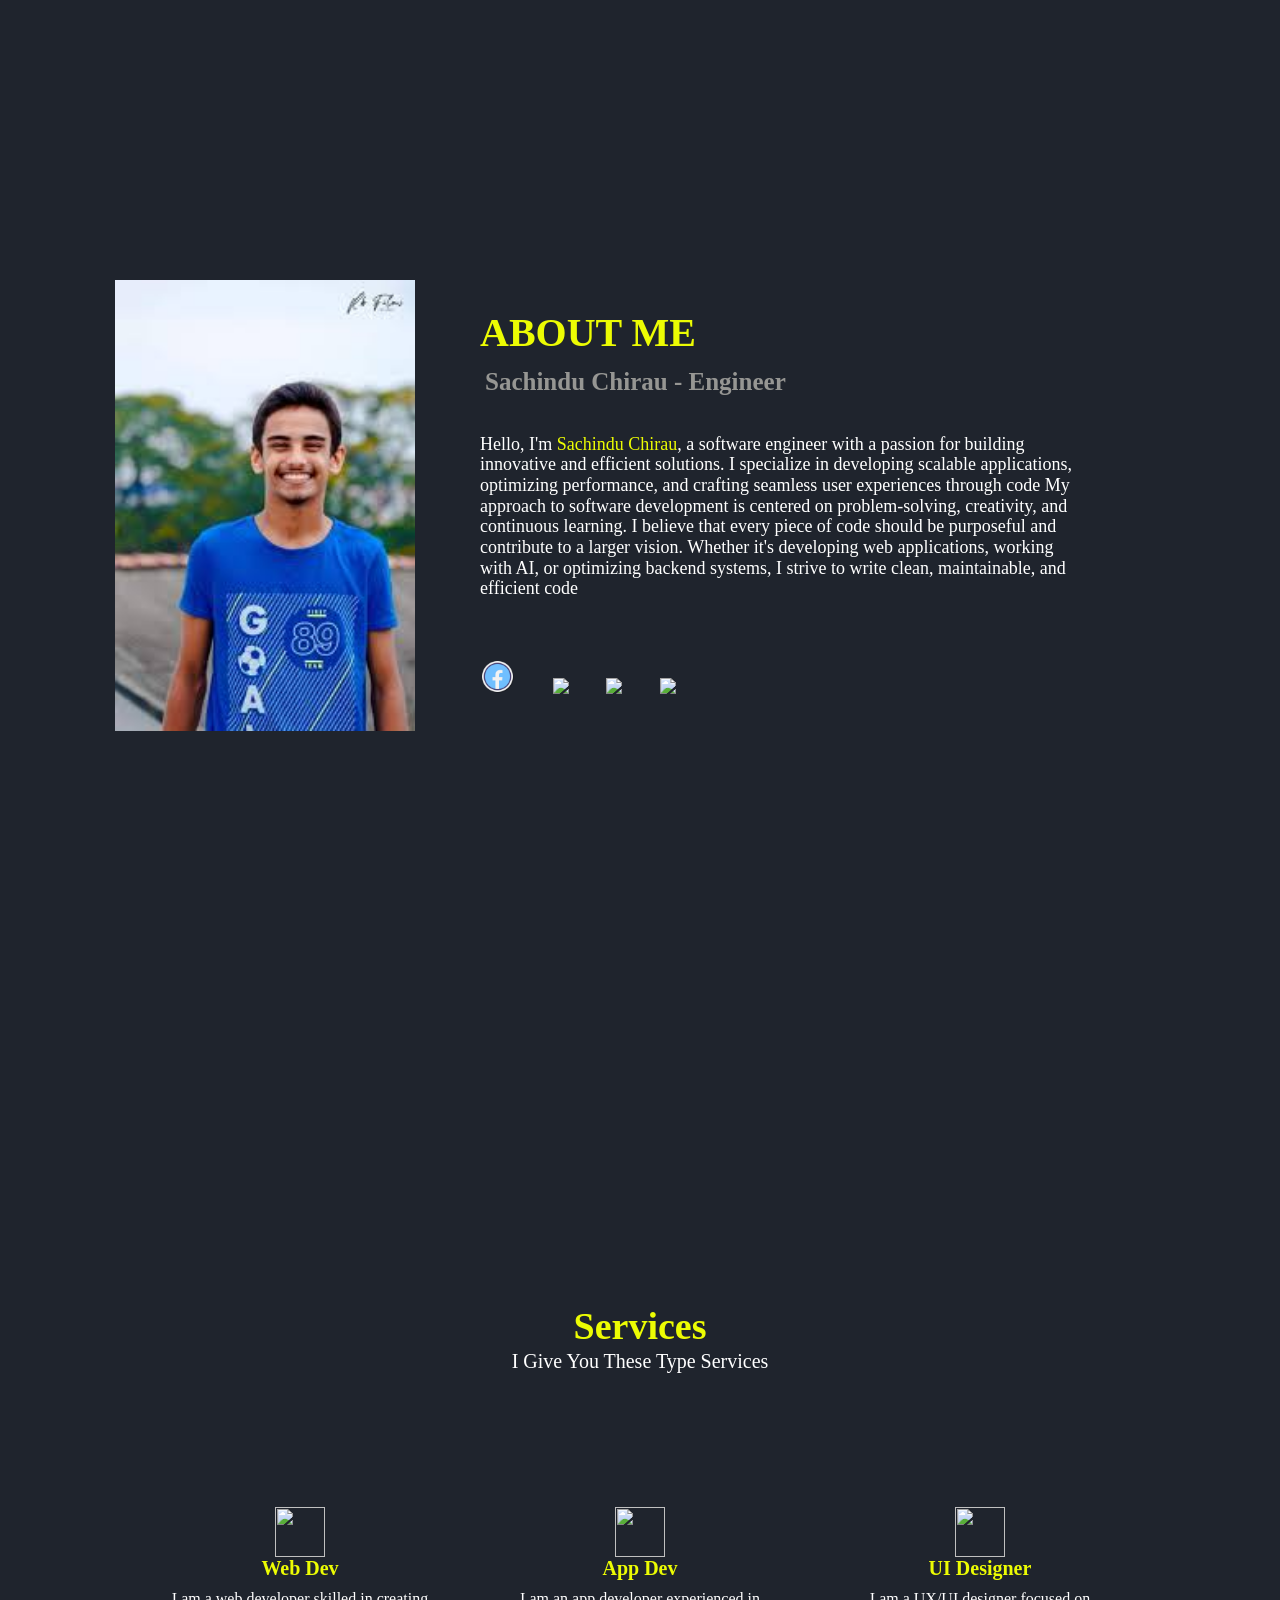
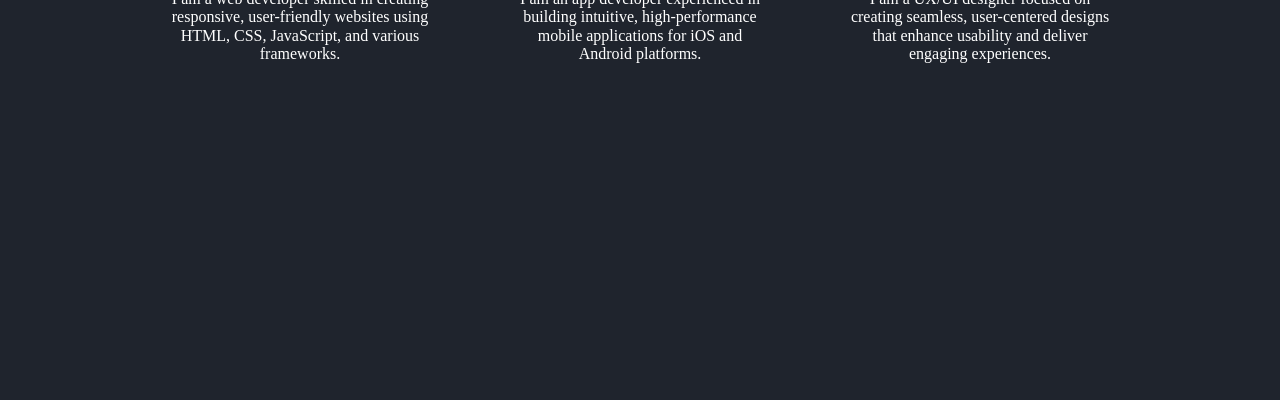
==== commit 9c01512f: "update fetures html" ====
--- a/Index.html
+++ b/Index.html
@@ -13,6 +13,8 @@
     <link rel="stylesheet" href="Styles/Menu.css">
     <link rel="stylesheet" href="Styles/HeroSection.css">
     <link rel="stylesheet" href="Styles/SkillSection.css">
+    <link rel="stylesheet" href="Styles/AboutSection.css">
+    <link rel="stylesheet" href="Styles/FeturesSection.css">
     <link rel="stylesheet" href="Styles/normalize.css">
 
 </head>
--- a/Styles/AboutSection.css
+++ b/Styles/AboutSection.css
@@ -0,0 +1,98 @@
+
+.pag{
+    position: relative;
+}
+
+.aboutPage{
+    display: flex;
+    flex-direction: row;
+
+}
+
+.headerss{
+    position: absolute;
+    right: 200px;
+    /*border: 2px solid #3e3f40;*/
+    /*position: relative;*/
+    /*left: 100px;*/
+}
+
+.headerss>h1{
+    font-size: 6rem;
+    width: auto;
+    color: white;
+}
+
+.ab{
+    /*display: flex;*/
+    flex-direction: column;
+    justify-content: space-between;
+    /*align-items: center;*/
+}
+.ab h1{
+    width: fit-content;
+    position: relative;
+    font-size: 4rem;
+    margin-top: 60px;
+    color: #ecfc03;
+}
+
+.ab p{
+    width: fit-content;
+    position: relative;
+    font-size: 2.5rem;
+    /*margin-top: 50px;*/
+    top: -15px;
+    left: -5px;
+    margin: 10px;
+    color: #969693;
+    font-weight: bold;
+}
+
+
+
+.hr{
+    position: absolute;
+    left: 29rem;
+    width: 500px;
+    top: 60px;
+}
+
+.saaa {
+    font-size: 1.8rem;
+    /*width: fit-content;*/
+    color: white;
+    margin-top: 22px;
+
+}
+
+.saaa> p{
+    white-space: pre-wrap;
+    width: 600px;
+    /*font-size: 20px;*/
+}
+
+.saaa>span{
+    font-weight: bolder;
+    color: #ecfc03;
+}
+
+.aboutImg>a>img{
+    /*margin-top: 100px;*/
+    /*margin: 10px;*/
+    margin-top: 60px;
+    margin-right: 35px;
+
+}
+
+.aboutImg>a>img:hover{
+    cursor: pointer;
+    transform: scale(1.2);
+    transition-duration:1000ms ;
+}
+
+.about_page_image{
+    width: 50vw;
+    margin-top: 30px;
+
+}
--- a/Styles/FeturesSection.css
+++ b/Styles/FeturesSection.css
@@ -0,0 +1,133 @@
+
+
+.page4 {
+    width: 100vw;
+    height: 100vh;
+    background-color: #1f242d;
+    display: flex;
+    flex-direction: column;
+    justify-content: center;
+    align-items: center;
+}
+
+.page4 > h1 {
+    align-self: center;
+    color: #ecfc03;
+    font-size: 38px;
+    margin: -40px
+}
+
+.page4 > p{
+    align-self: center;
+    color: white;
+    font-size: 20px;
+    margin: 42px;
+}
+
+.row {
+    display: flex;
+    justify-content: center;
+}
+
+.row > div {
+    height: 300px;
+    width: 300px;
+    margin: 20px;
+    display: flex;
+    flex-direction: column;
+    justify-content: center;
+    align-items: center;
+    padding: 20px;
+}
+
+.row >div:hover{
+    transform: scale(1.1);
+    transition-duration: 2000ms;
+    background-color: #adaaaa;
+    color: black;
+    cursor: pointer;
+}
+
+
+.row > div > img{
+    height: 50px;
+    width: 50px;
+}
+
+.row > div > h2 {
+    color: #ecfc03;
+    font-size: 20px;
+    margin-bottom: 10px;
+}
+
+.row > div > p {
+    color: white;
+    font-size: 16px;
+    text-align: center;
+}
+
+/* Base styles */
+.page4 {
+    width: 100vw;
+    height: 100vh;
+    background-color: #1f242d;
+    display: flex;
+    flex-direction: column;
+    justify-content: center;
+    align-items: center;
+}
+
+.page4 > h1 {
+    align-self: center;
+    color: #ecfc03;
+    font-size: 38px;
+    margin: -40px;
+}
+
+.page4 > p {
+    align-self: center;
+    color: white;
+    font-size: 20px;
+    margin: 42px;
+}
+
+.row {
+    display: flex;
+    justify-content: center;
+}
+
+.row > div {
+    height: 300px;
+    width: 300px;
+    margin: 20px;
+    display: flex;
+    flex-direction: column;
+    justify-content: center;
+    align-items: center;
+    padding: 20px;
+}
+
+.row > div:hover {
+    transform: scale(1.1);
+    transition-duration: 2000ms;
+    background-color: #adaaaa;
+    color: black;
+    cursor: pointer;
+}
+
+.row > div > img {
+    height: 50px;
+    width: 50px;
+}
+
+.row > div > h2 {
+    color: #ecfc03;
+    font-size: 20px;
+    margin-bottom: 10px;
+}
+
+.row > div > p {
+    color: white;
+    font-size: 16px;
+    text-align: center;
+}
